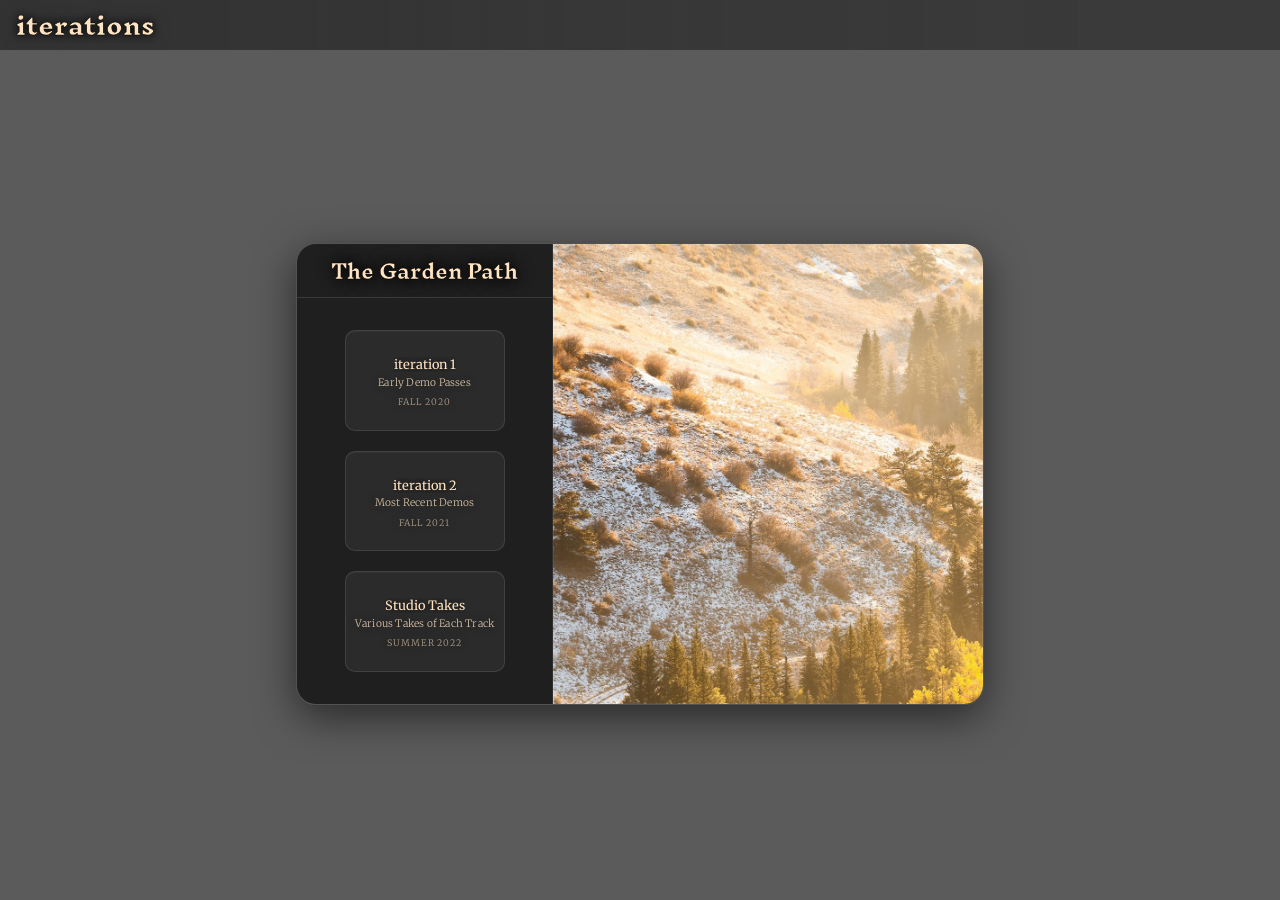
==== index.html @ afcc179e "Updates" ====
<!doctype html>
<html lang="en">
  <head>
    <meta charset="UTF-8" />
    <meta
      name="viewport"
      content="width=device-width, initial-scale=1.0"
    />
    <meta http-equiv="X-UA-Compatible" content="IE=edge" />

    <title>iterations.band</title>
    <meta
      name="description"
      content="Iterations is a band located in Asheville, NC and Boulder, CO."
    />
    <link rel="canonical" href="https://iterations.band/" />

    <meta property="og:title" content="The Garden Path" />
    <meta property="og:type" content="website" />
    <meta property="og:url" content="https://iterations.band/" />
    <meta
      property="og:image"
      content="https://iterations.band/img/Clean.jpg"
    />
    <meta
      property="og:image:secure_url"
      content="https://iterations.band/img/Clean.jpg"
    />
    <meta property="og:image:type" content="image/jpg" />
    <meta property="og:site_name" content="iterations.band/" />

    <meta name="twitter:card" content="summary_large_image" />
    <meta name="twitter:title" content="iterations.band/" />
    <meta
      name="twitter:description"
      content="Post-Psych/Groove-Grunge"
    />
    <meta
      name="twitter:image"
      content="https://iterations.band/img/TGP.png"
    />

    <link rel="icon" type="image/png" href="/img/TGP.png" />
    <link
      rel="stylesheet"
      href="https://cdnjs.cloudflare.com/ajax/libs/font-awesome/6.2.1/css/all.min.css"
    />
    <link rel="stylesheet" href="/style.css?v=49" />

    <style>
      body {
        opacity: 0;
        animation: fadeIn 1s ease-in forwards;
      }

      @keyframes fadeIn {
        to {
          opacity: 1;
        }
      }
    </style>
  </head>

  <body>
    <header style="background-color: rgba(51, 51, 51, 0.8)">
      <div class="brand">iterations</div>
      <nav>
        <ul></ul>
      </nav>
    </header>

    <div class="player-shell player-shell--pick-mode">
      <div class="player-shell-inner">
      <aside
        class="player-blade player-blade--tracks playlist-suite"
        aria-label="The Garden Path — track list"
      >
        <div class="playlist-header">
          <button
            type="button"
            class="playlist-toggle"
            id="playlist-toggle"
            aria-expanded="false"
            aria-controls="playlist-panel"
          >
            <span class="playlist-album-title">The Garden Path</span>
          </button>
        </div>

        <div class="playlist-body" id="playlist-panel">
          <ul class="playlist" id="playlist" role="list"></ul>
        </div>
      </aside>

      <div class="player-main player-main--pick-mode" id="player-main">
        <div class="player-stack">
          <div class="player-main-focus">
            <div class="player-chrome" id="player-chrome" hidden>
              <div class="now-playing now-playing--simple">
                <h2 class="track-title" id="title"></h2>
                <p class="track-artist" id="artist"></p>
              </div>

              <audio id="audio" preload="metadata" playsinline></audio>
            </div>
          </div>

          <div class="transport" id="player-transport" hidden>
            <div
              class="progress-container"
              id="progress-container"
              role="slider"
              aria-label="Seek"
              tabindex="0"
            >
              <div class="progress" id="progress"></div>
            </div>
            <div class="duration-wrapper">
              <span id="current-time">0:00</span>
              <span id="duration">0:00</span>
            </div>

            <div class="player-controls">
              <button type="button" class="ctrl-btn" id="prev" title="Previous">
                <i class="fa-solid fa-backward" aria-hidden="true"></i>
                <span class="sr-only">Previous track</span>
              </button>
              <button type="button" class="ctrl-btn ctrl-main" id="play" title="Play">
                <i class="fa-solid fa-play" aria-hidden="true"></i>
                <span class="sr-only">Play</span>
              </button>
              <button type="button" class="ctrl-btn" id="next" title="Next">
                <i class="fa-solid fa-forward" aria-hidden="true"></i>
                <span class="sr-only">Next track</span>
              </button>
            </div>
          </div>
        </div>

        <div class="download-row" id="player-download-row" hidden>
          <a
            class="download-link"
            id="download-mp3"
            href="#"
            download
          >
            <i class="fa-solid fa-download" aria-hidden="true"></i>
            Download MP3
          </a>
        </div>
      </div>
      </div>
    </div>

    <script src="/music/iteration-2/files.inline.js?v=1"></script>
    <script src="/script.js?v=46"></script>
  </body>
</html>
---- style.css ----
@import url("https://fonts.googleapis.com/css2?family=Merriweather&display=swap");
@import url("https://fonts.googleapis.com/css2?family=Inknut+Antiqua:wght@700&display=swap");

html {
  box-sizing: border-box;
}

*,
*::before,
*::after {
  box-sizing: inherit;
}

body {
  position: relative;
  margin: 0;
  min-height: 100vh;
  background-color: #5B5B5B;
  font-family: "Merriweather", serif;
  display: flex;
  align-items: center;
  justify-content: center;
  padding: 72px 16px 24px;
  font-size: 14px;
}

body::before {
  content: "";
  position: fixed;
  inset: 0;
  width: 100%;
  height: 100%;
  min-height: 100dvh;
  background-image: url("/img/IMG_2917.jpg");
  background-repeat: no-repeat;
  background-size: cover;
  background-position: top right;
  opacity: 0.6;
  z-index: -1;
}

header {
  position: fixed;
  top: 0;
  left: 0;
  width: 100%;
  height: 50px;
  background: linear-gradient(
    to right,
    rgba(51, 51, 51, 1) 0%,
    rgba(51, 51, 51, 0.95) 10%,
    rgba(51, 51, 51, 0.9) 20%,
    rgba(51, 51, 51, 0.8) 30%,
    rgba(51, 51, 51, 0.6) 40%,
    rgba(51, 51, 51, 0.4) 50%,
    rgba(51, 51, 51, 0.25) 60%,
    rgba(51, 51, 51, 0.15) 70%,
    rgba(51, 51, 51, 0.05) 80%,
    rgba(51, 51, 51, 0) 90%
  );
  z-index: 100;
}

nav ul {
  display: flex;
  justify-content: center;
  align-items: center;
  list-style-type: none;
  margin: 0;
  padding: 1rem;
}

nav ul li {
  margin: 0 1rem;
}

nav ul li a {
  color: #fff;
  text-decoration: none;
}

nav ul li a:hover {
  text-decoration: underline;
}

.sr-only {
  position: absolute;
  width: 1px;
  height: 1px;
  padding: 0;
  margin: -1px;
  overflow: hidden;
  clip: rect(0, 0, 0, 0);
  white-space: nowrap;
  border: 0;
}

.player-shell {
  container-type: inline-size;
  container-name: player;
  /* Desktop: stay at max layout width until viewport + padding require shrink; background crops via cover */
  width: min(688px, 100%);
  max-width: 100%;
  background: rgba(15, 15, 15, 0.42);
  border-radius: 20px;
  border: 1px solid rgba(255, 255, 255, 0.12);
  box-shadow:
    0 12px 40px rgba(0, 0, 0, 0.55),
    0 0 1px rgba(255, 255, 255, 0.06) inset;
  color: bisque;
  overflow: hidden;
  animation: fadeIn 1s ease-in both;
  box-sizing: border-box;
}

/* Pick mode: cover art only — no gradient scrim over the image */
.player-shell--pick-mode .player-main {
  background-color: #1a1816;
  background-image: url("/img/the-garden-path-player-bg.png");
  background-size: cover;
  background-position: center;
  background-repeat: no-repeat;
  box-shadow: inset 0 0 0 1px rgba(255, 255, 255, 0.06);
}

.player-main--pick-mode #player-transport,
.player-main--pick-mode #player-download-row {
  display: none !important;
}

.player-main--pick-mode .player-chrome[hidden] {
  display: none !important;
}

#player-chrome[hidden],
#player-transport[hidden],
#player-download-row[hidden] {
  display: none !important;
}

.player-shell-inner {
  display: grid;
  grid-template-columns: minmax(168px, 256px) minmax(0, 1fr);
  grid-template-rows: auto 1fr;
  align-items: stretch;
  gap: 0;
  min-height: 460px;
  min-width: 0;
}

/* After .player-shell-inner so min-height: 0 wins over desktop min-height: 460px. */
@media (max-width: 520px) {
  body {
    align-items: center;
    justify-content: center;
    padding-top: calc(50px + env(safe-area-inset-top, 0px) + 12px);
    padding-right: 0;
    padding-left: 0;
    padding-bottom: calc(16px + env(safe-area-inset-bottom, 0px));
  }

  .player-shell {
    max-height: calc(
      100dvh - 50px - env(safe-area-inset-top, 0px) - 8px - 12px -
        env(safe-area-inset-bottom, 0px)
    );
    display: flex;
    flex-direction: column;
  }

  .player-shell-inner {
    flex: 1 1 auto;
    min-height: 0;
    overflow: hidden;
  }

  /* Pick landing: card height follows intrinsic square hero (not stretched 1fr row) */
  .player-shell--pick-mode {
    flex: 0 0 auto;
    max-height: none;
  }

  .player-shell--pick-mode .player-shell-inner {
    flex: 0 1 auto;
  }
}

.player-blade {
  display: flex;
  flex-direction: column;
  background: rgba(8, 8, 8, 0.55);
  border-right: 1px solid rgba(255, 255, 255, 0.08);
}

.player-blade--tracks.playlist-suite {
  grid-column: 1;
  grid-row: 1 / -1;
  min-width: 0;
  min-height: 0;
}

/* Wide card: title bar is not a drawer toggle except when past pick mode (then it goes home). */
@container player (min-width: 441px) {
  .playlist-toggle {
    pointer-events: none;
    cursor: default;
  }

  .player-shell:not(.player-shell--pick-mode) .playlist-toggle {
    pointer-events: auto;
    cursor: pointer;
  }

  /*
   * Desktop pick (shell ≥441px): keep the default two-column .player-shell-inner layout —
   * mode tiles stay in the left blade; hero fills the right column. (Stacked overlay is
   * only under @container player (max-width: 440px).)
   */
  .player-shell--pick-mode .player-main {
    padding: 0;
    gap: 0;
    overflow: hidden;
  }

  .player-shell--pick-mode .playlist {
    display: flex;
    flex-direction: column;
    flex: 0 0 auto;
    flex-grow: 0;
    gap: clamp(5px, 1.2vmin, 10px);
    padding: clamp(6px, 1.5vh, 14px) 0;
    padding-inline: 0;
    margin-inline: auto;
    margin-block: 0;
    list-style: none;
    justify-content: center;
    align-items: center;
    width: fit-content;
    max-width: calc(100% - 16px);
    min-height: 0;
    box-sizing: border-box;
  }

  .player-shell--pick-mode .playlist > li {
    width: clamp(9.25rem, calc(72cqw - 28px), 15.5rem);
    max-width: 100%;
    min-height: 0;
    flex-shrink: 0;
    align-self: center;
  }

  .player-shell--pick-mode button.playlist-item.playlist-item--mode {
    background: rgba(6, 6, 6, 0.68);
    border-color: rgba(255, 255, 255, 0.22);
    box-shadow:
      0 8px 24px rgba(0, 0, 0, 0.5),
      inset 0 1px 0 rgba(255, 255, 255, 0.07);
    align-items: center;
    justify-content: center;
    text-align: center;
    padding: clamp(16px, 3.2vmin, 26px) clamp(5px, 1.1vmin, 8px) clamp(14px, 2.8vmin, 22px);
  }

  .player-shell--pick-mode button.playlist-item.playlist-item--mode:hover {
    background: rgba(14, 14, 14, 0.78);
    border-color: rgba(255, 255, 255, 0.28);
  }

  .player-shell--pick-mode .playlist-item-mode-label {
    width: 100%;
    max-width: 100%;
    align-items: center;
    text-align: center;
  }
}

.playlist-back-arrow {
  display: block;
  opacity: 0.72;
  color: transparent;
  -webkit-text-stroke: 1px rgba(255, 228, 196, 0.7);
  text-shadow: none;
  line-height: 1;
}

.playlist-album-title--with-back {
  position: relative;
  display: block;
  padding-left: 1.1rem;
  padding-right: 0.35rem;
  text-align: center;
  white-space: nowrap;
  overflow: visible;
  text-overflow: clip;
}

.playlist-album-title--with-back .playlist-back-arrow {
  position: absolute;
  left: 0;
  top: 50%;
  transform: translateY(-50%);
}

.playlist-album-title-text {
  display: block;
  overflow: visible;
  text-overflow: clip;
  font: inherit;
  color: inherit;
  text-shadow: inherit;
  -webkit-text-stroke: inherit;
}

.playlist-toggle .playlist-album-title--with-back {
  width: 100%;
  max-width: 100%;
  box-sizing: border-box;
}

.playlist-header {
  container-type: inline-size;
  container-name: playlistHead;
  flex-shrink: 0;
  width: 100%;
  box-sizing: border-box;
  padding: 0;
  border-bottom: 1px solid rgba(255, 255, 255, 0.12);
}

.playlist-toggle {
  display: block;
  width: 100%;
  margin: 0;
  padding: 16px 14px 14px;
  border: none;
  background: transparent;
  color: inherit;
  font: inherit;
  text-align: center;
  cursor: default;
  -webkit-tap-highlight-color: transparent;
}

.playlist-toggle:focus-visible {
  outline: 1px solid rgba(255, 228, 196, 0.45);
  outline-offset: 3px;
}

/* Match `.brand` styling; ~19% under 1.5rem cap; scales with playlist column (cqi); no ellipsis */
.playlist-album-title {
  font-family: "Inknut Antiqua", serif;
  font-size: max(0.58rem, min(calc(1.5rem * 0.81), calc(0.45rem + 5.85cqi)));
  font-weight: 700;
  letter-spacing: normal;
  line-height: 1.2;
  margin: 0;
  max-width: 100%;
  white-space: nowrap;
  overflow: visible;
  text-overflow: clip;
  color: bisque;
  text-shadow:
    0 0 8px rgba(0, 0, 0, 0.9),
    0 0 16px rgba(0, 0, 0, 0.6);
  -webkit-text-stroke: 0.5px black;
}

.playlist-body {
  flex: 1 1 auto;
  display: flex;
  flex-direction: column;
  justify-content: center;
  min-height: 0;
}

.player-shell--pick-mode .playlist-body {
  justify-content: stretch;
  align-items: stretch;
  flex: 1 1 auto;
  min-height: 0;
}

.player-shell--pick-mode .playlist {
  flex: 1 1 auto;
  min-height: 0;
  display: flex;
  flex-direction: column;
  align-items: center;
  justify-content: space-evenly;
  width: 100%;
  box-sizing: border-box;
  padding: 12px;
  gap: 0;
}

.player-shell--pick-mode .playlist > li {
  flex: 0 0 auto;
  display: flex;
  justify-content: center;
  align-items: center;
  width: min(10rem, calc(100% - 24px));
  max-width: 100%;
  min-height: 0;
}

.playlist {
  list-style: none;
  margin: 0;
  padding: 12px 0;
  overflow: visible;
  flex: 0 0 auto;
  width: 100%;
}

.playlist-item {
  display: flex;
  align-items: baseline;
  justify-content: space-between;
  gap: 12px;
  padding: 10px 16px;
  cursor: pointer;
  font-size: 0.88rem;
  line-height: 1.35;
  border-left: 3px solid transparent;
  transition: background 0.15s ease, border-color 0.15s ease;
  text-shadow: 0 0 10px rgba(0, 0, 0, 0.7);
}

.playlist-item-name {
  min-width: 0;
  overflow: hidden;
  text-overflow: ellipsis;
  white-space: nowrap;
}

.playlist-item-duration {
  flex: 0 0 auto;
  opacity: 0.75;
  font-variant-numeric: tabular-nums;
  pointer-events: none;
}

/* Versions top-level: folder rows (name + subline), not a flat timed playlist */
.playlist-item--versions-index {
  align-items: flex-start;
}

.playlist-item-versions-label {
  display: flex;
  flex-direction: column;
  gap: 2px;
  min-width: 0;
}

.playlist-item--versions-index .playlist-item-versions-label .playlist-item-name {
  white-space: normal;
}

.playlist-item-versions-cue {
  flex: 0 0 auto;
  opacity: 0.72;
  font-size: 1.35rem;
  font-weight: 300;
  line-height: 1.1;
  padding-top: 2px;
  pointer-events: none;
}

/* Desktop-only: hide durations on narrow/mobile layout */
@container player (max-width: 440px) {
  .playlist-item-duration {
    display: none;
  }
}

.playlist-item:hover {
  background: rgba(255, 255, 255, 0.06);
}

.playlist-item.is-active {
  background: rgba(255, 228, 196, 0.1);
  border-left-color: bisque;
}

.playlist-item.playlist-item--disabled {
  opacity: 0.42;
  cursor: not-allowed;
  pointer-events: none;
}

.playlist-item.playlist-item--disabled:hover {
  background: transparent;
}

.player-main {
  position: relative;
  grid-column: 2;
  grid-row: 1 / -1;
  display: flex;
  flex-direction: column;
  padding: 22px 24px 20px;
  gap: 8px;
  min-width: 0;
  min-height: 0;
  overflow-x: hidden;
  border-right: none;
  background-color: #3d3428;
  background-image:
    linear-gradient(
      160deg,
      rgba(12, 11, 14, 0.42) 0%,
      rgba(10, 9, 12, 0.32) 40%,
      rgba(8, 8, 10, 0.38) 72%,
      rgba(6, 6, 8, 0.48) 100%
    ),
    url("/img/the-garden-path-player-bg.png");
  /* Lighter scrim so the photo reads; text leans on existing shadows */
  background-size: 100% 100%, cover;
  background-position: center, center;
  background-repeat: no-repeat, no-repeat;
  box-shadow:
    inset 0 0 0 1px rgba(255, 255, 255, 0.04),
    inset 0 0 72px rgba(0, 0, 0, 0.35);
}

.player-main > * {
  position: relative;
  z-index: 1;
}

.player-main--pick-mode .player-stack {
  flex: 1 1 auto;
  min-height: 0;
}

.player-main--pick-mode .player-main-focus {
  flex: 1 1 auto;
  min-height: 0;
}

/* Mode choice: full-width only inside its list row; pick mode caps row width (see above) */
button.playlist-item.playlist-item--mode {
  appearance: none;
  border: none;
  background: transparent;
  color: inherit;
  width: 100%;
  margin: 0;
  font: inherit;
  text-align: left;
  cursor: pointer;
  display: flex;
  align-items: flex-start;
  justify-content: space-between;
  gap: 12px;
  -webkit-tap-highlight-color: transparent;
}

.playlist-item--mode:focus-visible {
  outline: 2px solid rgba(255, 228, 196, 0.5);
  outline-offset: -2px;
}

/* Pick mode: wide tiles, half the former square height; tint matches blade */
.player-shell--pick-mode button.playlist-item.playlist-item--mode {
  width: 100%;
  height: auto;
  min-height: 0;
  box-sizing: border-box;
  /* flex-start: label column stays top-aligned so tertiary margin-top only pushes era down */
  align-items: flex-start;
  justify-content: center;
  text-align: center;
  border-radius: 10px;
  background: rgba(255, 255, 255, 0.055);
  border: 1px solid rgba(255, 255, 255, 0.11);
  box-shadow: inset 0 1px 0 rgba(255, 255, 255, 0.04);
  /* More vertical air, tighter sides; text sizes unchanged */
  padding: clamp(16px, 3.2vmin, 26px) clamp(5px, 1.1vmin, 8px) clamp(14px, 2.8vmin, 22px);
  line-height: 1.22;
}

.player-shell--pick-mode button.playlist-item.playlist-item--mode:hover {
  background: rgba(255, 255, 255, 0.088);
  border-color: rgba(255, 255, 255, 0.14);
}

.player-shell--pick-mode .playlist-item-mode-spacer {
  display: none;
}

.player-shell--pick-mode .playlist-item-mode-label {
  align-items: center;
  text-align: center;
  max-width: 100%;
  gap: 0.28rem;
}

.player-shell--pick-mode .playlist-item-name {
  white-space: normal;
  text-align: center;
  font-size: 0.8rem;
  line-height: 1.14;
}

.player-shell--pick-mode .playlist-item-subline {
  text-align: center;
  max-width: none;
  font-size: 0.64rem;
  line-height: 1.2;
  font-weight: 300;
  letter-spacing: 0.02em;
}

.player-shell--pick-mode .playlist-item-tertiary {
  text-align: center;
  max-width: none;
  font-size: 0.56rem;
  line-height: 1.16;
  font-weight: 300;
  letter-spacing: 0.1em;
  text-transform: uppercase;
  opacity: 0.62;
  /* Space above era (pick tiles: compact boxes) */
  margin-top: clamp(0.16rem, 0.65vmin, 0.26rem);
}

.playlist-item-mode-label {
  display: flex;
  flex-direction: column;
  align-items: flex-start;
  gap: 3px;
  min-width: 0;
}

.playlist-item-subline {
  font-family: "Merriweather", serif;
  font-size: 0.72rem;
  font-weight: 400;
  line-height: 1.3;
  opacity: 0.8;
  white-space: normal;
}

.playlist-item-tertiary {
  font-family: "Merriweather", serif;
  font-size: 0.64rem;
  font-weight: 300;
  line-height: 1.2;
  letter-spacing: 0.08em;
  opacity: 0.68;
  white-space: normal;
  margin-top: 0.3rem;
}

.playlist-item-mode-spacer {
  flex: 0 0 auto;
  min-width: 2ch;
  visibility: hidden;
}

.player-main > .download-row {
  display: flex;
  justify-content: center;
  width: 100%;
  flex: 0 0 auto;
  margin-top: auto;
  padding-top: 6px;
}

.player-stack {
  flex: 1 1 auto;
  display: flex;
  flex-direction: column;
  justify-content: center;
  align-items: stretch;
  width: 100%;
  min-height: 0;
  gap: 14px;
}

.player-main-focus {
  position: relative;
  flex: 0 0 auto;
  display: flex;
  flex-direction: column;
  align-items: center;
  justify-content: center;
  width: 100%;
  padding: 0;
}

.player-main-focus #audio {
  position: absolute;
  width: 1px;
  height: 1px;
  margin: -1px;
  padding: 0;
  border: 0;
  overflow: hidden;
  clip: rect(0, 0, 0, 0);
  white-space: nowrap;
}

.now-playing--simple {
  display: flex;
  flex-direction: column;
  align-items: center;
  justify-content: center;
  text-align: center;
  gap: 0;
  padding: 0;
  flex: 0 0 auto;
  width: 100%;
  margin-inline: auto;
}

.now-playing--simple .track-title,
.now-playing--simple .track-artist {
  width: 100%;
  max-width: 32ch;
  margin-left: auto;
  margin-right: auto;
  text-align: center;
  text-wrap: balance;
}

.track-title {
  font-size: clamp(1.2rem, 2.2vw, 1.55rem);
  margin: 0 auto 6px;
  line-height: 1.2;
  text-shadow:
    0 1px 2px rgba(0, 0, 0, 0.85),
    0 0 12px rgba(0, 0, 0, 0.9),
    0 0 22px rgba(0, 0, 0, 0.75);
  text-rendering: optimizeLegibility;
  -webkit-font-smoothing: antialiased;
}

.track-artist {
  margin: 0 auto;
  font-family: "Inknut Antiqua", serif;
  font-size: 1.05rem;
  text-shadow:
    0 1px 2px rgba(0, 0, 0, 0.9),
    0 0 14px rgba(0, 0, 0, 0.95),
    0 0 24px rgba(0, 0, 0, 0.8);
}

.transport {
  flex: 0 0 auto;
  display: flex;
  flex-direction: column;
  align-items: stretch;
  width: 100%;
  margin-top: 0;
  gap: 3px;
  min-height: 0;
}

.player-main .download-link {
  display: inline-flex;
  align-items: center;
  gap: 5px;
  padding: 4px 10px;
  border-radius: 6px;
  background: rgba(255, 228, 196, 0.1);
  border: 1px solid rgba(255, 228, 196, 0.28);
  color: bisque;
  text-decoration: none;
  font-size: 0.72rem;
  transition: background 0.15s ease, border-color 0.15s ease;
  text-shadow: 0 0 6px rgba(0, 0, 0, 0.55);
}

.player-main .download-link .fa-solid {
  font-size: 0.7rem;
}

.player-main .download-link:hover {
  background: rgba(255, 228, 196, 0.18);
  border-color: rgba(255, 228, 196, 0.42);
}

.progress-container {
  background: rgba(255, 255, 255, 0.25);
  border-radius: 4px;
  cursor: pointer;
  height: 5px;
  width: 100%;
  outline: none;
}

.progress-container:focus-visible {
  box-shadow: 0 0 0 2px rgba(255, 228, 196, 0.55);
}

.progress {
  background: bisque;
  border-radius: 4px;
  height: 100%;
  width: 0%;
  transition: width 0.1s linear;
  box-shadow: 0 0 12px rgba(255, 228, 196, 0.35);
}

.duration-wrapper {
  display: flex;
  justify-content: space-between;
  align-items: baseline;
  width: 100%;
  font-variant-numeric: tabular-nums;
  font-size: 0.8rem;
  line-height: 1.2;
  margin-top: 1px;
}

#current-time,
#duration {
  color: bisque;
  text-shadow:
    0 0 12px rgba(0, 0, 0, 0.95),
    0 0 20px rgba(0, 0, 0, 0.75);
}

.player-controls {
  display: flex;
  justify-content: center;
  align-items: center;
  gap: 4px;
  padding-top: 2px;
}

.ctrl-btn {
  appearance: none;
  margin: 0;
  padding: 6px 12px;
  border: none;
  background: transparent;
  cursor: pointer;
  color: bisque;
  border-radius: 10px;
  transition: background 0.15s ease;
}

.ctrl-btn:hover {
  background: rgba(255, 255, 255, 0.08);
}

.ctrl-btn:focus-visible {
  outline: 2px solid rgba(255, 228, 196, 0.6);
  outline-offset: 2px;
}

.ctrl-btn .fa-solid {
  font-size: 22px;
  text-shadow:
    0 0 6px rgba(0, 0, 0, 0.8),
    0 0 10px rgba(0, 0, 0, 0.6);
  -webkit-text-stroke: 0.5px black;
  pointer-events: none;
}

.ctrl-main .fa-solid {
  font-size: 30px;
}

/*
 * Narrow card: album title (toggle) → player → track list.
 * `display: contents` on .playlist-suite lifts header + body as grid items so we can reorder.
 */
@container player (max-width: 440px) {
  .player-shell-inner {
    grid-template-columns: 1fr;
    grid-template-rows: auto minmax(0, 1fr) minmax(0, 1fr);
    min-height: 0;
    gap: 0;
    background: rgba(8, 8, 8, 0.55);
  }

  /* No third row until playlist is opened */
  .player-shell:not(.playlist-expanded) .player-shell-inner {
    grid-template-rows: auto minmax(0, 1fr);
  }

  /* Listening: square hero + list row fills remaining shell height (scroll inside card) */
  .player-shell.playlist-expanded:not(.player-shell--pick-mode) .player-shell-inner {
    grid-template-rows: auto auto minmax(0, 1fr);
  }

  /* Pick narrow: row2 height = square hero (intrinsic); card sizes from header + square */
  .player-shell--pick-mode .player-shell-inner,
  .player-shell--pick-mode:not(.playlist-expanded) .player-shell-inner {
    grid-template-rows: auto auto;
  }

  /*
   * Narrow pick: #playlist-panel is moved under #player-main in script so this layer is
   * positioned and clipped to the hero only (not the title bar / full shell).
   */
  .player-shell--pick-mode .playlist-body {
    display: flex !important;
    flex-direction: column;
    flex-wrap: nowrap;
    align-items: center;
    justify-content: center;
    flex: none;
    z-index: 2;
    position: absolute;
    inset: 0;
    width: 100%;
    height: 100%;
    box-sizing: border-box;
    min-height: 0;
    padding: 0;
    margin: 0;
    background: transparent;
    border-top: none;
    overflow: hidden;
    -webkit-overflow-scrolling: touch;
  }

  .player-shell--pick-mode .player-main {
    grid-row: 2;
    grid-column: 1;
    z-index: 0;
    position: relative;
    isolation: isolate;
    justify-self: stretch;
    align-self: stretch;
    width: 100%;
    max-width: 100%;
    aspect-ratio: 4 / 3;
    max-height: none;
    min-height: 0;
    height: auto;
    overflow: hidden;
    padding: 0;
  }

  .player-shell--pick-mode .player-main > * {
    z-index: 0;
  }

  /* Readable tiles + centered label stack (narrow pick; desktop keeps flex-start for era spacing) */
  .player-shell--pick-mode button.playlist-item.playlist-item--mode {
    background: rgba(6, 6, 6, 0.68);
    border-color: rgba(255, 255, 255, 0.22);
    box-shadow:
      0 8px 24px rgba(0, 0, 0, 0.5),
      inset 0 1px 0 rgba(255, 255, 255, 0.07);
    align-items: center;
    justify-content: center;
    text-align: center;
    padding: clamp(16px, 3.2vmin, 26px) clamp(5px, 1.1vmin, 8px) clamp(14px, 2.8vmin, 22px);
  }

  .player-shell--pick-mode button.playlist-item.playlist-item--mode:hover {
    background: rgba(14, 14, 14, 0.78);
    border-color: rgba(255, 255, 255, 0.28);
  }

  .player-shell--pick-mode .playlist-item-mode-label {
    width: 100%;
    max-width: 100%;
    align-items: center;
    text-align: center;
  }

  .player-shell--pick-mode .playlist {
    display: flex;
    flex-direction: column;
    flex: 0 0 auto;
    flex-grow: 0;
    gap: clamp(5px, 1.2vmin, 10px);
    padding: clamp(6px, 1.5vh, 14px) 0;
    margin-inline: auto;
    margin-block: 0;
    list-style: none;
    padding-inline: 0;
    justify-content: center;
    align-items: center;
    width: fit-content;
    max-width: calc(100% - 16px);
    min-height: 0;
    box-sizing: border-box;
  }

  /* Content-height tiles (no fixed 2:1); width scales with shell */
  .player-shell--pick-mode .playlist > li {
    width: clamp(9.25rem, calc(72cqw - 28px), 15.5rem);
    max-width: 100%;
    min-height: 0;
    flex-shrink: 0;
    align-self: center;
  }

  .player-blade--tracks.playlist-suite {
    display: contents;
  }

  .playlist-header {
    grid-column: 1;
    grid-row: 1;
    background: rgba(8, 8, 8, 0.55);
  }

  .player-main {
    grid-column: 1;
    grid-row: 2;
    width: 100%;
    max-width: 100%;
    aspect-ratio: 1 / 1;
    max-height: 100%;
    min-height: 0;
    height: auto;
    overflow-x: hidden;
    overflow-y: auto;
    border-bottom: none;
    box-shadow:
      inset 0 0 0 1px rgba(255, 255, 255, 0.04),
      inset 0 0 48px rgba(0, 0, 0, 0.3);
    padding: 12px 14px 10px;
  }

  .player-main .player-stack {
    flex: 1 1 auto;
    min-height: 0;
  }

  /* Listening narrow: full-width hero (photo uses cover), shorter than 1:1 so the track list fits */
  .player-shell:not(.player-shell--pick-mode) .player-main {
    align-self: stretch;
    justify-self: stretch;
    width: 100%;
    max-width: 100%;
    /* Full card width (no vmin width cap = no side pillarboxing); shorter than 1:1 for playlist room */
    aspect-ratio: 3 / 2;
    max-height: none;
    height: auto;
    padding: 7px 10px 6px;
    gap: 4px;
    overflow-y: hidden;
    /* Same treatment as pick landing: cover photo + tint, no heavy scrim (reads like the card, not flat black) */
    background-color: #1a1816;
    background-image: url("/img/the-garden-path-player-bg.png");
    background-size: cover;
    background-position: center;
    background-repeat: no-repeat;
    box-shadow:
      inset 0 0 0 1px rgba(255, 255, 255, 0.06),
      inset 0 0 40px rgba(0, 0, 0, 0.28);
  }

  .player-shell:not(.player-shell--pick-mode) .player-main .player-stack {
    gap: 7px;
  }

  .player-shell.playlist-expanded:not(.player-shell--pick-mode) .playlist-body {
    padding-bottom: 6px;
  }

  .player-shell.playlist-expanded:not(.player-shell--pick-mode) .playlist {
    padding: 6px 0 8px;
  }

  .player-shell.playlist-expanded:not(.player-shell--pick-mode) .playlist-item {
    padding: 7px 12px;
    font-size: 0.82rem;
    line-height: 1.28;
  }

  .player-shell:not(.player-shell--pick-mode) .playlist-body {
    overflow-y: auto;
    overflow-x: hidden;
    background: rgba(8, 8, 8, 0.55);
    border-top: 1px solid rgba(255, 255, 255, 0.12);
    box-shadow: inset 0 8px 24px rgba(0, 0, 0, 0.28);
    -webkit-overflow-scrolling: auto;
  }

  .playlist-body {
    grid-column: 1;
    grid-row: 3;
    background: rgba(8, 8, 8, 0.55);
    border-right: none;
    border-top: 1px solid rgba(255, 255, 255, 0.12);
    margin-top: -1px;
    padding-top: 1px;
    justify-content: flex-start;
    padding-bottom: 10px;
    display: none;
    min-height: 0;
    overflow-x: hidden;
    overflow-y: auto;
    -webkit-overflow-scrolling: touch;
  }

  .player-shell.playlist-expanded .playlist-body {
    display: flex;
  }

  .playlist-toggle {
    cursor: pointer;
    display: flex;
    align-items: center;
    justify-content: center;
    width: 100%;
    box-sizing: border-box;
    appearance: none;
    -webkit-appearance: none;
    /* Compact title bar on real phones: avoid min-height:50px + iOS default button padding */
    min-height: 0;
    padding: 7px 14px 8px;
    pointer-events: auto;
  }

  .playlist-toggle .playlist-album-title {
    line-height: 1.12;
  }

  .player-blade {
    border-right: none;
  }
}

/* Browsers without container queries */
@supports not (container-type: inline-size) {
  @media (max-width: 520px) {
    .player-shell-inner {
      grid-template-columns: 1fr;
      grid-template-rows: auto minmax(0, 1fr) minmax(0, 1fr);
      min-height: 0;
      gap: 0;
      background: rgba(8, 8, 8, 0.55);
    }

    .player-shell:not(.playlist-expanded) .player-shell-inner {
      grid-template-rows: auto minmax(0, 1fr);
    }

    .player-shell.playlist-expanded:not(.player-shell--pick-mode) .player-shell-inner {
      grid-template-rows: auto auto minmax(0, 1fr);
    }

    .player-shell--pick-mode .player-shell-inner,
    .player-shell--pick-mode:not(.playlist-expanded) .player-shell-inner {
      grid-template-rows: auto auto;
    }

    .player-shell--pick-mode .playlist-body {
      display: flex !important;
      flex-direction: column;
      flex-wrap: nowrap;
      align-items: center;
      justify-content: center;
      flex: none;
      z-index: 2;
      position: absolute;
      inset: 0;
      width: 100%;
      height: 100%;
      box-sizing: border-box;
      min-height: 0;
      padding: 0;
      margin: 0;
      background: transparent;
      border-top: none;
      overflow: hidden;
      -webkit-overflow-scrolling: touch;
    }

    .player-shell--pick-mode .player-main {
      grid-row: 2;
      grid-column: 1;
      z-index: 0;
      position: relative;
      isolation: isolate;
      justify-self: stretch;
      align-self: stretch;
      width: 100%;
      max-width: 100%;
      aspect-ratio: 4 / 3;
      max-height: none;
      min-height: 0;
      height: auto;
      overflow: hidden;
      padding: 0;
    }

    .player-shell--pick-mode .player-main > * {
      z-index: 0;
    }

    .player-shell--pick-mode button.playlist-item.playlist-item--mode {
      background: rgba(6, 6, 6, 0.68);
      border-color: rgba(255, 255, 255, 0.22);
      box-shadow:
        0 8px 24px rgba(0, 0, 0, 0.5),
        inset 0 1px 0 rgba(255, 255, 255, 0.07);
      align-items: center;
      justify-content: center;
      text-align: center;
      padding: clamp(16px, 3.2vmin, 26px) clamp(5px, 1.1vmin, 8px) clamp(14px, 2.8vmin, 22px);
    }

    .player-shell--pick-mode button.playlist-item.playlist-item--mode:hover {
      background: rgba(14, 14, 14, 0.78);
      border-color: rgba(255, 255, 255, 0.28);
    }

    .player-shell--pick-mode .playlist-item-mode-label {
      width: 100%;
      max-width: 100%;
      align-items: center;
      text-align: center;
    }

    .player-shell--pick-mode .playlist {
      display: flex;
      flex-direction: column;
      flex: 0 0 auto;
      flex-grow: 0;
      gap: clamp(5px, 1.2vmin, 10px);
      padding: clamp(6px, 1.5vh, 14px) 0;
      padding-inline: 0;
      margin-inline: auto;
      margin-block: 0;
      list-style: none;
      justify-content: center;
      align-items: center;
      width: fit-content;
      max-width: calc(100% - 16px);
      min-height: 0;
      box-sizing: border-box;
    }

    .player-shell--pick-mode .playlist > li {
      width: clamp(9.25rem, calc(78vw - 36px), 15.5rem);
      max-width: 100%;
      min-height: 0;
      flex-shrink: 0;
      align-self: center;
    }

    .player-blade--tracks.playlist-suite {
      display: contents;
    }

    .playlist-header {
      grid-column: 1;
      grid-row: 1;
      background: rgba(8, 8, 8, 0.55);
    }

    .player-main {
      grid-column: 1;
      grid-row: 2;
      width: 100%;
      max-width: 100%;
      aspect-ratio: 1 / 1;
      max-height: 100%;
      min-height: 0;
      height: auto;
      overflow-x: hidden;
      overflow-y: auto;
      border-bottom: none;
      box-shadow:
        inset 0 0 0 1px rgba(255, 255, 255, 0.04),
        inset 0 0 48px rgba(0, 0, 0, 0.3);
      padding: 12px 14px 10px;
    }

    .player-main .player-stack {
      flex: 1 1 auto;
      min-height: 0;
    }

    .player-shell:not(.player-shell--pick-mode) .player-main {
      align-self: stretch;
      justify-self: stretch;
      width: 100%;
      max-width: 100%;
      aspect-ratio: 3 / 2;
      max-height: none;
      height: auto;
      padding: 7px 10px 6px;
      gap: 4px;
      overflow-y: hidden;
      background-color: #1a1816;
      background-image: url("/img/the-garden-path-player-bg.png");
      background-size: cover;
      background-position: center;
      background-repeat: no-repeat;
      box-shadow:
        inset 0 0 0 1px rgba(255, 255, 255, 0.06),
        inset 0 0 40px rgba(0, 0, 0, 0.28);
    }

    .player-shell:not(.player-shell--pick-mode) .player-main .player-stack {
      gap: 7px;
    }

    .player-shell.playlist-expanded:not(.player-shell--pick-mode) .playlist-body {
      padding-bottom: 6px;
    }

    .player-shell.playlist-expanded:not(.player-shell--pick-mode) .playlist {
      padding: 6px 0 8px;
    }

    .player-shell.playlist-expanded:not(.player-shell--pick-mode) .playlist-item {
      padding: 7px 12px;
      font-size: 0.82rem;
      line-height: 1.28;
    }

    .player-shell:not(.player-shell--pick-mode) .playlist-body {
      overflow-y: auto;
      overflow-x: hidden;
      background: rgba(8, 8, 8, 0.55);
      border-top: 1px solid rgba(255, 255, 255, 0.12);
      box-shadow: inset 0 8px 24px rgba(0, 0, 0, 0.28);
      -webkit-overflow-scrolling: auto;
    }

    .playlist-body {
      grid-column: 1;
      grid-row: 3;
      background: rgba(8, 8, 8, 0.55);
      border-top: 1px solid rgba(255, 255, 255, 0.12);
      margin-top: -1px;
      padding-top: 1px;
      justify-content: flex-start;
      padding-bottom: 10px;
      display: none;
      min-height: 0;
      overflow-x: hidden;
      overflow-y: auto;
      -webkit-overflow-scrolling: touch;
    }

    .player-shell.playlist-expanded .playlist-body {
      display: flex;
    }

    .playlist-toggle {
      cursor: pointer;
      display: flex;
      align-items: center;
      justify-content: center;
      width: 100%;
      box-sizing: border-box;
      appearance: none;
      -webkit-appearance: none;
      min-height: 0;
      padding: 7px 14px 8px;
      pointer-events: auto;
    }

    .playlist-toggle .playlist-album-title {
      line-height: 1.12;
    }

    .player-blade {
      border-right: none;
    }
  }

  /* No container queries: wide viewport uses same two-column pick landing as container-query path */
  @media (min-width: 521px) {
    .player-shell--pick-mode .player-main {
      padding: 0;
      gap: 0;
      overflow: hidden;
    }

    .player-shell--pick-mode .playlist {
      display: flex;
      flex-direction: column;
      flex: 0 0 auto;
      flex-grow: 0;
      gap: clamp(5px, 1.2vmin, 10px);
      padding: clamp(6px, 1.5vh, 14px) 0;
      padding-inline: 0;
      margin-inline: auto;
      margin-block: 0;
      list-style: none;
      justify-content: center;
      align-items: center;
      width: fit-content;
      max-width: calc(100% - 16px);
      min-height: 0;
      box-sizing: border-box;
    }

    .player-shell--pick-mode .playlist > li {
      width: clamp(9.25rem, calc(78vw - 36px), 15.5rem);
      max-width: 100%;
      min-height: 0;
      flex-shrink: 0;
      align-self: center;
    }

    .player-shell--pick-mode button.playlist-item.playlist-item--mode {
      background: rgba(6, 6, 6, 0.68);
      border-color: rgba(255, 255, 255, 0.22);
      box-shadow:
        0 8px 24px rgba(0, 0, 0, 0.5),
        inset 0 1px 0 rgba(255, 255, 255, 0.07);
      align-items: center;
      justify-content: center;
      text-align: center;
      padding: clamp(16px, 3.2vmin, 26px) clamp(5px, 1.1vmin, 8px) clamp(14px, 2.8vmin, 22px);
    }

    .player-shell--pick-mode button.playlist-item.playlist-item--mode:hover {
      background: rgba(14, 14, 14, 0.78);
      border-color: rgba(255, 255, 255, 0.28);
    }

    .player-shell--pick-mode .playlist-item-mode-label {
      width: 100%;
      max-width: 100%;
      align-items: center;
      text-align: center;
    }
  }
}

.brand {
  font-family: 'Inknut Antiqua', serif;
  font-weight: 700;
  font-size: 1.5rem;
  color: bisque;
  position: absolute;
  left: 1rem;
  top: 50%;
  transform: translateY(-50%);
  text-shadow: 
    0 0 8px rgba(0, 0, 0, 0.9),
    0 0 16px rgba(0, 0, 0, 0.6);
  -webkit-text-stroke: 0.5px black;
}

@keyframes fadeIn {
  0% { opacity: 0; transform: translateY(-10px); }
  100% { opacity: 1; transform: translateY(0); }
}
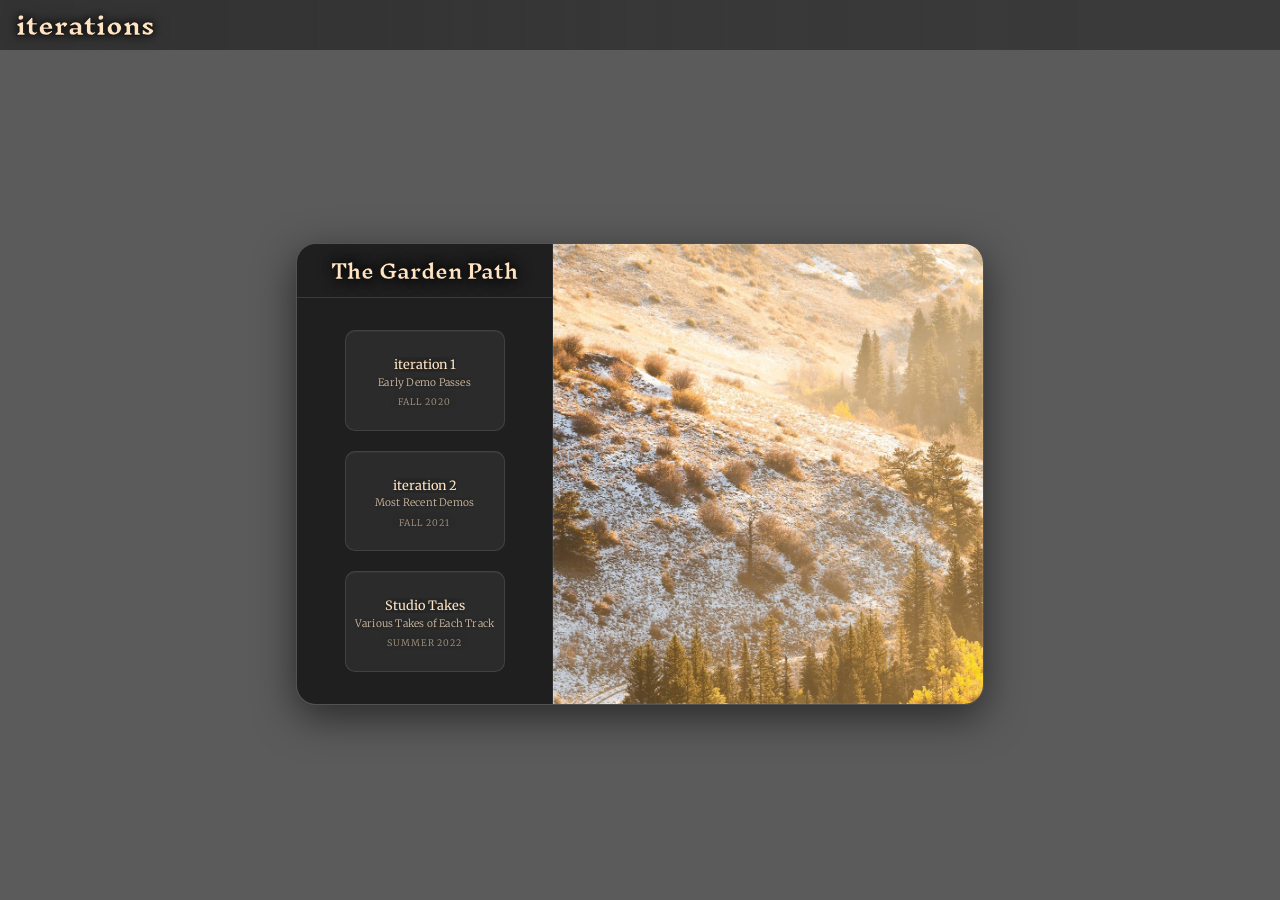
==== commit ed1cbe4d: "Updates" ====
--- a/index.html
+++ b/index.html
@@ -45,7 +45,7 @@
       rel="stylesheet"
       href="https://cdnjs.cloudflare.com/ajax/libs/font-awesome/6.2.1/css/all.min.css"
     />
-    <link rel="stylesheet" href="/style.css?v=49" />
+    <link rel="stylesheet" href="/style.css?v=50" />
 
     <style>
       body {
@@ -153,6 +153,6 @@
     </div>
 
     <script src="/music/iteration-2/files.inline.js?v=1"></script>
-    <script src="/script.js?v=46"></script>
+    <script src="/script.js?v=47"></script>
   </body>
 </html>
--- a/style.css
+++ b/style.css
@@ -269,8 +269,21 @@
   .player-shell--pick-mode .playlist-item-mode-label {
     width: 100%;
     max-width: 100%;
+    min-width: 0;
     align-items: center;
     text-align: center;
+    overflow: hidden;
+  }
+
+  /* Blade is narrow (~256px): keep mode sublines one line (Studio Takes copy is longest). */
+  .player-shell--pick-mode .playlist-item-subline {
+    white-space: nowrap;
+    max-width: 100%;
+    overflow: hidden;
+    text-overflow: ellipsis;
+    font-size: 0.58rem;
+    letter-spacing: -0.02em;
+    line-height: 1.22;
   }
 }
 
@@ -1422,8 +1435,20 @@
     .player-shell--pick-mode .playlist-item-mode-label {
       width: 100%;
       max-width: 100%;
+      min-width: 0;
       align-items: center;
       text-align: center;
+      overflow: hidden;
+    }
+
+    .player-shell--pick-mode .playlist-item-subline {
+      white-space: nowrap;
+      max-width: 100%;
+      overflow: hidden;
+      text-overflow: ellipsis;
+      font-size: 0.58rem;
+      letter-spacing: -0.02em;
+      line-height: 1.22;
     }
   }
 }
